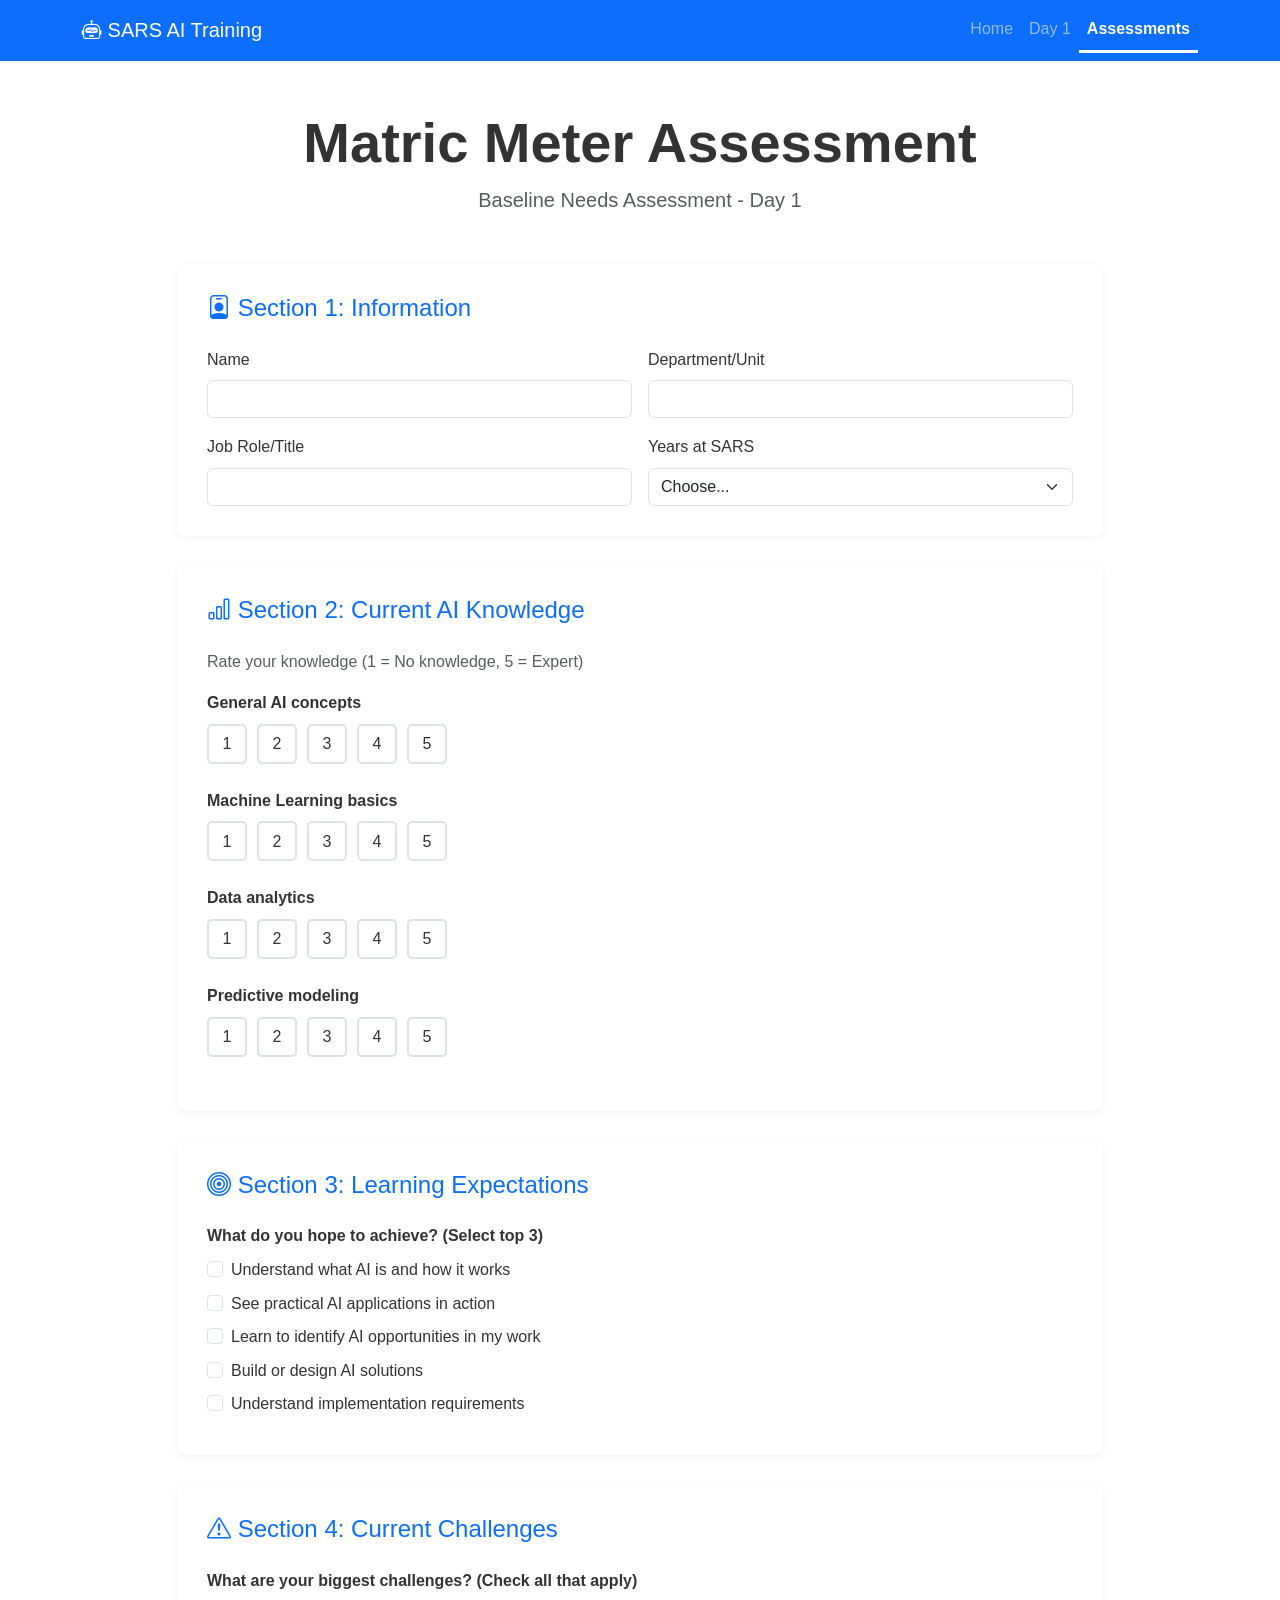
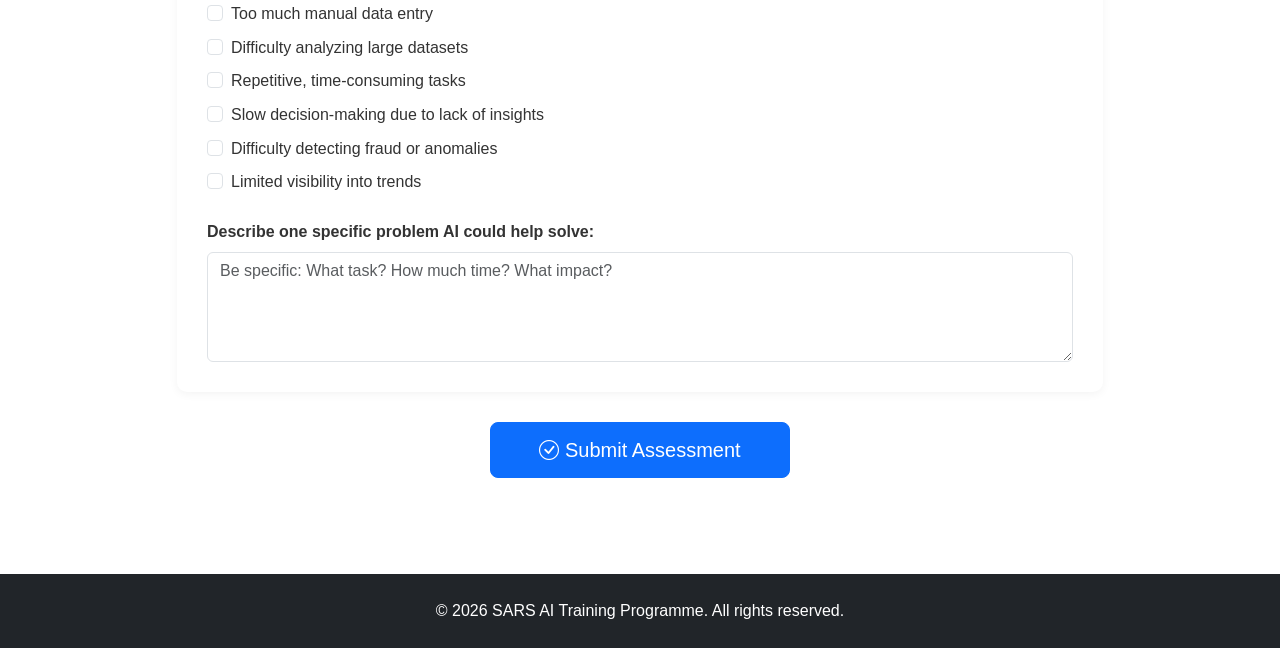
==== assessments.html @ c6cc0d84 "Initial commit: SARS Course website and materials" ====
<!DOCTYPE html>
<html lang="en">
<head>
    <meta charset="UTF-8">
    <meta name="viewport" content="width=device-width, initial-scale=1.0">
    <title>Assessments | SARS AI Training</title>
    <link href="https://cdn.jsdelivr.net/npm/bootstrap@5.3.0/dist/css/bootstrap.min.css" rel="stylesheet">
    <link rel="stylesheet" href="https://cdn.jsdelivr.net/npm/bootstrap-icons@1.10.0/font/bootstrap-icons.css">
    <link href="assets/css/style.css" rel="stylesheet">
</head>
<body>
    <nav class="navbar navbar-expand-lg navbar-dark bg-primary sticky-top">
        <div class="container">
            <a class="navbar-brand" href="index.html"><i class="bi bi-robot"></i> SARS AI Training</a>
            <button class="navbar-toggler" type="button" data-bs-toggle="collapse" data-bs-target="#navbarNav" aria-label="Toggle navigation" title="Toggle navigation">
                <span class="navbar-toggler-icon"></span>
            </button>
            <div class="collapse navbar-collapse" id="navbarNav">
                <ul class="navbar-nav ms-auto">
                    <li class="nav-item"><a class="nav-link" href="index.html">Home</a></li>
                    <li class="nav-item"><a class="nav-link" href="day-1.html">Day 1</a></li>
                    <li class="nav-item"><a class="nav-link active" href="assessments.html">Assessments</a></li>
                </ul>
            </div>
        </div>
    </nav>

    <section class="py-5">
        <div class="container">
            <div class="text-center mb-5">
                <h1 class="display-4 fw-bold">Matric Meter Assessment</h1>
                <p class="lead text-muted">Baseline Needs Assessment - Day 1</p>
            </div>

            <div class="row">
                <div class="col-lg-10 mx-auto">
                    <form id="assessmentForm" class="assessment-form">
                        <!-- Section 1: Demographics -->
                        <div class="assessment-section">
                            <h4 class="text-primary mb-4"><i class="bi bi-person-badge"></i> Section 1: Information</h4>
                            <div class="row g-3">
                                <div class="col-md-6">
                                    <label class="form-label" for="name">Name</label>
                                    <input type="text" class="form-control" id="name" name="name" aria-label="Name" required>
                                </div>
                                <div class="col-md-6">
                                    <label class="form-label" for="department">Department/Unit</label>
                                    <input type="text" class="form-control" id="department" name="department" aria-label="Department/Unit" required>
                                </div>
                                <div class="col-md-6">
                                    <label class="form-label" for="role">Job Role/Title</label>
                                    <input type="text" class="form-control" id="role" name="role" aria-label="Job Role/Title" required>
                                </div>
                                <div class="col-md-6">
                                    <label class="form-label" for="years">Years at SARS</label>
                                    <select class="form-select" id="years" name="years" required aria-label="Years at SARS">
                                        <option value="">Choose...</option>
                                        <option value="<1">Less than 1 year</option>
                                        <option value="1-5">1-5 years</option>
                                        <option value="6-10">6-10 years</option>
                                        <option value="11-20">11-20 years</option>
                                        <option value="20+">More than 20 years</option>
                                    </select>
                                </div>
                            </div>
                        </div>

                        <!-- Section 2: Knowledge Level -->
                        <div class="assessment-section">
                            <h4 class="text-primary mb-4"><i class="bi bi-bar-chart"></i> Section 2: Current AI Knowledge</h4>
                            <p class="text-muted">Rate your knowledge (1 = No knowledge, 5 = Expert)</p>
                            
                            <div class="mb-4">
                                <label class="form-label fw-bold">General AI concepts</label>
                                <div class="rating-group">
                                    <input type="hidden" name="knowledge_ai">
                                    <div class="rating-option" data-value="1">1</div>
                                    <div class="rating-option" data-value="2">2</div>
                                    <div class="rating-option" data-value="3">3</div>
                                    <div class="rating-option" data-value="4">4</div>
                                    <div class="rating-option" data-value="5">5</div>
                                </div>
                            </div>

                            <div class="mb-4">
                                <label class="form-label fw-bold">Machine Learning basics</label>
                                <div class="rating-group">
                                    <input type="hidden" name="knowledge_ml">
                                    <div class="rating-option" data-value="1">1</div>
                                    <div class="rating-option" data-value="2">2</div>
                                    <div class="rating-option" data-value="3">3</div>
                                    <div class="rating-option" data-value="4">4</div>
                                    <div class="rating-option" data-value="5">5</div>
                                </div>
                            </div>

                            <div class="mb-4">
                                <label class="form-label fw-bold">Data analytics</label>
                                <div class="rating-group">
                                    <input type="hidden" name="knowledge_analytics">
                                    <div class="rating-option" data-value="1">1</div>
                                    <div class="rating-option" data-value="2">2</div>
                                    <div class="rating-option" data-value="3">3</div>
                                    <div class="rating-option" data-value="4">4</div>
                                    <div class="rating-option" data-value="5">5</div>
                                </div>
                            </div>

                            <div class="mb-4">
                                <label class="form-label fw-bold">Predictive modeling</label>
                                <div class="rating-group">
                                    <input type="hidden" name="knowledge_predictive">
                                    <div class="rating-option" data-value="1">1</div>
                                    <div class="rating-option" data-value="2">2</div>
                                    <div class="rating-option" data-value="3">3</div>
                                    <div class="rating-option" data-value="4">4</div>
                                    <div class="rating-option" data-value="5">5</div>
                                </div>
                            </div>
                        </div>

                        <!-- Section 3: Learning Expectations -->
                        <div class="assessment-section">
                            <h4 class="text-primary mb-4"><i class="bi bi-bullseye"></i> Section 3: Learning Expectations</h4>
                            <label class="form-label fw-bold">What do you hope to achieve? (Select top 3)</label>
                            
                            <div class="form-check mb-2">
                                <input class="form-check-input" type="checkbox" name="goal[]" value="understand" id="goal1">
                                <label class="form-check-label" for="goal1">Understand what AI is and how it works</label>
                            </div>
                            <div class="form-check mb-2">
                                <input class="form-check-input" type="checkbox" name="goal[]" value="practical" id="goal2">
                                <label class="form-check-label" for="goal2">See practical AI applications in action</label>
                            </div>
                            <div class="form-check mb-2">
                                <input class="form-check-input" type="checkbox" name="goal[]" value="identify" id="goal3">
                                <label class="form-check-label" for="goal3">Learn to identify AI opportunities in my work</label>
                            </div>
                            <div class="form-check mb-2">
                                <input class="form-check-input" type="checkbox" name="goal[]" value="build" id="goal4">
                                <label class="form-check-label" for="goal4">Build or design AI solutions</label>
                            </div>
                            <div class="form-check mb-2">
                                <input class="form-check-input" type="checkbox" name="goal[]" value="implement" id="goal5">
                                <label class="form-check-label" for="goal5">Understand implementation requirements</label>
                            </div>
                        </div>

                        <!-- Section 4: Pain Points -->
                        <div class="assessment-section">
                            <h4 class="text-primary mb-4"><i class="bi bi-exclamation-triangle"></i> Section 4: Current Challenges</h4>
                            <label class="form-label fw-bold">What are your biggest challenges? (Check all that apply)</label>
                            
                            <div class="form-check mb-2">
                                <input class="form-check-input" type="checkbox" id="challenge1" name="challenge[]" value="manual-entry" aria-label="Too much manual data entry">
                                <label class="form-check-label" for="challenge1">Too much manual data entry</label>
                            </div>
                            <div class="form-check mb-2">
                                <input class="form-check-input" type="checkbox" id="challenge2" name="challenge[]" value="analysis" aria-label="Difficulty analyzing large datasets">
                                <label class="form-check-label" for="challenge2">Difficulty analyzing large datasets</label>
                            </div>
                            <div class="form-check mb-2">
                                <input class="form-check-input" type="checkbox" id="challenge3" name="challenge[]" value="repetitive" aria-label="Repetitive, time-consuming tasks">
                                <label class="form-check-label" for="challenge3">Repetitive, time-consuming tasks</label>
                            </div>
                            <div class="form-check mb-2">
                                <input class="form-check-input" type="checkbox" id="challenge4" name="challenge[]" value="insights" aria-label="Slow decision-making due to lack of insights">
                                <label class="form-check-label" for="challenge4">Slow decision-making due to lack of insights</label>
                            </div>
                            <div class="form-check mb-2">
                                <input class="form-check-input" type="checkbox" id="challenge5" name="challenge[]" value="fraud" aria-label="Difficulty detecting fraud or anomalies">
                                <label class="form-check-label" for="challenge5">Difficulty detecting fraud or anomalies</label>
                            </div>
                            <div class="form-check mb-2">
                                <input class="form-check-input" type="checkbox" id="challenge6" name="challenge[]" value="trends" aria-label="Limited visibility into trends">
                                <label class="form-check-label" for="challenge6">Limited visibility into trends</label>
                            </div>

                            <div class="mt-4">
                                <label class="form-label fw-bold">Describe one specific problem AI could help solve:</label>
                                <textarea class="form-control" name="specific_problem" rows="4" placeholder="Be specific: What task? How much time? What impact?"></textarea>
                            </div>
                        </div>

                        <!-- Submit Button -->
                        <div class="text-center">
                            <button type="submit" class="btn btn-primary btn-lg px-5">
                                <i class="bi bi-check-circle"></i> Submit Assessment
                            </button>
                        </div>
                    </form>
                </div>
            </div>
        </div>
    </section>

    <footer class="bg-dark text-white py-4 mt-5">
        <div class="container text-center">
            <p class="mb-0">&copy; 2026 SARS AI Training Programme. All rights reserved.</p>
        </div>
    </footer>

    <script src="https://cdn.jsdelivr.net/npm/bootstrap@5.3.0/dist/js/bootstrap.bundle.min.js"></script>
    <script src="assets/js/script.js"></script>
</body>
</html>
---- assets/css/style.css ----
/* Custom Styles for SARS AI Training Website */

:root {
    --primary-color: #0d6efd;
    --secondary-color: #6c757d;
    --success-color: #198754;
    --info-color: #0dcaf0;
    --warning-color: #ffc107;
    --danger-color: #dc3545;
    --light-color: #f8f9fa;
    --dark-color: #212529;
}

/* Global Styles */
body {
    font-family: 'Segoe UI', Tahoma, Geneva, Verdana, sans-serif;
    line-height: 1.6;
    color: #333;
}

/* Hero Section */
.hero-section {
    background: linear-gradient(135deg, #667eea 0%, #764ba2 100%);
    min-height: 400px;
    display: flex;
    align-items: center;
}

.bg-gradient {
    background: linear-gradient(135deg, #667eea 0%, #764ba2 100%) !important;
}

/* Cards */
.card {
    transition: transform 0.3s ease, box-shadow 0.3s ease;
    border: none;
}

.card:hover {
    transform: translateY(-5px);
    box-shadow: 0 10px 25px rgba(0,0,0,0.15) !important;
}

/* Feature Icons */
.feature-icon {
    width: 60px;
    height: 60px;
    display: inline-flex;
    align-items: center;
    justify-content: center;
}

/* Day Icon Large */
.day-icon-large {
    font-size: 100px;
}

/* Buttons */
.btn {
    padding: 0.75rem 1.5rem;
    font-weight: 500;
    transition: all 0.3s ease;
}

.btn:hover {
    transform: translateY(-2px);
    box-shadow: 0 5px 15px rgba(0,0,0,0.2);
}

/* Timeline Styles */
.timeline {
    position: relative;
    padding: 20px 0;
}

.timeline-item {
    position: relative;
    padding-left: 60px;
    margin-bottom: 30px;
}

.timeline-item::before {
    content: '';
    position: absolute;
    left: 20px;
    top: 0;
    bottom: -30px;
    width: 2px;
    background: var(--primary-color);
}

.timeline-item:last-child::before {
    display: none;
}

.timeline-icon {
    position: absolute;
    left: 0;
    top: 0;
    width: 40px;
    height: 40px;
    border-radius: 50%;
    background: var(--primary-color);
    color: white;
    display: flex;
    align-items: center;
    justify-content: center;
    font-weight: bold;
    z-index: 1;
}

/* Schedule Table */
.schedule-table {
    background: white;
    border-radius: 10px;
    overflow: hidden;
}

.schedule-table .table thead {
    background: linear-gradient(135deg, #667eea 0%, #764ba2 100%);
    color: white;
}

.time-col {
    background: #f8f9fa;
    font-weight: 600;
    color: var(--primary-color);
}

/* Quiz Cards */
.quiz-question {
    background: #f8f9fa;
    border-left: 4px solid var(--primary-color);
    padding: 20px;
    margin-bottom: 20px;
    border-radius: 5px;
}

.quiz-option {
    padding: 10px 15px;
    margin: 5px 0;
    background: white;
    border: 2px solid #e9ecef;
    border-radius: 5px;
    cursor: pointer;
    transition: all 0.3s ease;
}

.quiz-option:hover {
    background: #e9ecef;
    border-color: var(--primary-color);
}

.quiz-option.correct {
    background: #d4edda;
    border-color: var(--success-color);
}

/* Case Study Cards */
.case-study-card {
    border-left: 4px solid var(--primary-color);
    transition: all 0.3s ease;
}

.case-study-card:hover {
    border-left-width: 8px;
}

/* Assessment Form */
.assessment-section {
    background: white;
    padding: 30px;
    border-radius: 10px;
    margin-bottom: 30px;
    box-shadow: 0 2px 10px rgba(0,0,0,0.05);
}

.rating-group {
    display: flex;
    gap: 10px;
    align-items: center;
}

.rating-option {
    width: 40px;
    height: 40px;
    border: 2px solid #dee2e6;
    border-radius: 5px;
    display: flex;
    align-items: center;
    justify-content: center;
    cursor: pointer;
    transition: all 0.3s ease;
}

.rating-option:hover {
    background: var(--primary-color);
    color: white;
    border-color: var(--primary-color);
}

/* Progress Bar */
.progress-custom {
    height: 25px;
    border-radius: 15px;
}

.progress-custom .progress-bar {
    font-weight: 600;
    line-height: 25px;
}

/* Badges */
.badge-custom {
    padding: 8px 15px;
    font-size: 0.9rem;
    font-weight: 500;
}

/* Accordion Styles */
.accordion-button:not(.collapsed) {
    background-color: var(--primary-color);
    color: white;
}

.accordion-button:focus {
    box-shadow: none;
    border-color: rgba(0,0,0,.125);
}

/* Navigation Active State */
.navbar-nav .nav-link.active {
    font-weight: 600;
    border-bottom: 3px solid white;
}

/* Footer Links */
footer a:hover {
    color: white !important;
    text-decoration: underline !important;
}

/* Responsive Typography */
@media (max-width: 768px) {
    .display-4 {
        font-size: 2.5rem;
    }
    
    .display-5 {
        font-size: 2rem;
    }
    
    .lead {
        font-size: 1.1rem;
    }
}

/* Print Styles */
@media print {
    .navbar, footer, .btn, .no-print {
        display: none !important;
    }
    
    .card {
        page-break-inside: avoid;
    }
}

/* Animation Classes */
.fade-in {
    animation: fadeIn 0.5s ease-in;
}

@keyframes fadeIn {
    from {
        opacity: 0;
        transform: translateY(20px);
    }
    to {
        opacity: 1;
        transform: translateY(0);
    }
}

/* Scroll Behavior */
html {
    scroll-behavior: smooth;
}

/* Custom Scrollbar */
::-webkit-scrollbar {
    width: 10px;
}

::-webkit-scrollbar-track {
    background: #f1f1f1;
}

::-webkit-scrollbar-thumb {
    background: var(--primary-color);
    border-radius: 5px;
}

::-webkit-scrollbar-thumb:hover {
    background: #0b5ed7;
}

/* Table Styles */
.table-custom {
    background: white;
    border-radius: 10px;
    overflow: hidden;
    box-shadow: 0 2px 10px rgba(0,0,0,0.05);
}

.table-custom thead {
    background: linear-gradient(135deg, #667eea 0%, #764ba2 100%);
    color: white;
}

.table-custom tbody tr:hover {
    background-color: #f8f9fa;
}

/* List Group Custom */
.list-group-custom .list-group-item {
    border-left: 3px solid transparent;
    transition: all 0.3s ease;
}

.list-group-custom .list-group-item:hover {
    border-left-color: var(--primary-color);
    background-color: #f8f9fa;
}

/* Alert Styles */
.alert-custom {
    border-left: 4px solid;
    border-radius: 0 5px 5px 0;
}

/* Loading Spinner */
.spinner-custom {
    border: 4px solid #f3f3f3;
    border-top: 4px solid var(--primary-color);
    border-radius: 50%;
    width: 40px;
    height: 40px;
    animation: spin 1s linear infinite;
}

@keyframes spin {
    0% { transform: rotate(0deg); }
    100% { transform: rotate(360deg); }
}

/* Tooltip Custom */
.tooltip-inner {
    background-color: var(--dark-color);
    padding: 10px 15px;
}

/* Modal Styles */
.modal-header {
    background: linear-gradient(135deg, #667eea 0%, #764ba2 100%);
    color: white;
}

/* Form Styles */
.form-control:focus, .form-select:focus {
    border-color: var(--primary-color);
    box-shadow: 0 0 0 0.2rem rgba(13, 110, 253, 0.25);
}

/* Code Block Styles */
pre {
    background: #2d2d2d;
    color: #f8f8f2;
    padding: 20px;
    border-radius: 5px;
    overflow-x: auto;
}

code {
    background: #f4f4f4;
    padding: 2px 6px;
    border-radius: 3px;
    font-family: 'Courier New', monospace;
}

/* Section Dividers */
.section-divider {
    height: 2px;
    background: linear-gradient(to right, transparent, var(--primary-color), transparent);
    margin: 40px 0;
}
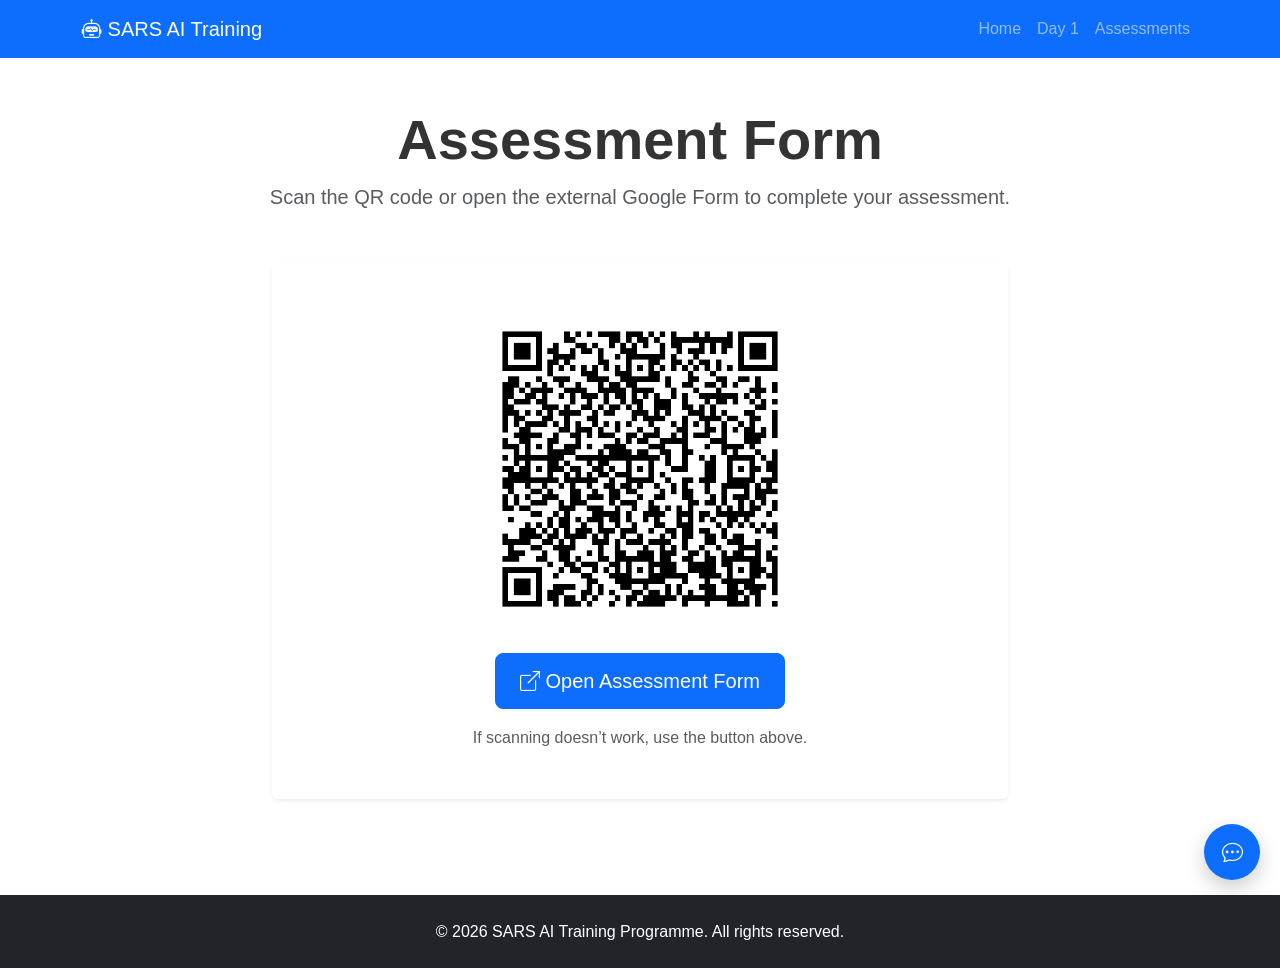
==== commit c012bc45: "updates" ====
--- a/assessments.html
+++ b/assessments.html
@@ -3,7 +3,7 @@
 <head>
     <meta charset="UTF-8">
     <meta name="viewport" content="width=device-width, initial-scale=1.0">
-    <title>Assessments | SARS AI Training</title>
+    <title>Assessment Form | SARS AI Training</title>
     <link href="https://cdn.jsdelivr.net/npm/bootstrap@5.3.0/dist/css/bootstrap.min.css" rel="stylesheet">
     <link rel="stylesheet" href="https://cdn.jsdelivr.net/npm/bootstrap-icons@1.10.0/font/bootstrap-icons.css">
     <link href="assets/css/style.css" rel="stylesheet">
@@ -19,7 +19,7 @@
                 <ul class="navbar-nav ms-auto">
                     <li class="nav-item"><a class="nav-link" href="index.html">Home</a></li>
                     <li class="nav-item"><a class="nav-link" href="day-1.html">Day 1</a></li>
-                    <li class="nav-item"><a class="nav-link active" href="assessments.html">Assessments</a></li>
+                    <li class="nav-item"><a class="nav-link" href="https://docs.google.com/forms/d/e/1FAIpQLScgxORIvti87Dmp4ssuYSbtVlGbW7jDQqF4EMbZysF6njmWOQ/viewform" target="_blank" rel="noopener noreferrer">Assessments</a></li>
                 </ul>
             </div>
         </div>
@@ -28,167 +28,23 @@
     <section class="py-5">
         <div class="container">
             <div class="text-center mb-5">
-                <h1 class="display-4 fw-bold">Matric Meter Assessment</h1>
-                <p class="lead text-muted">Baseline Needs Assessment - Day 1</p>
+                <h1 class="display-4 fw-bold">Assessment Form</h1>
+                <p class="lead text-muted">Scan the QR code or open the external Google Form to complete your assessment.</p>
             </div>
 
             <div class="row">
-                <div class="col-lg-10 mx-auto">
-                    <form id="assessmentForm" class="assessment-form">
-                        <!-- Section 1: Demographics -->
-                        <div class="assessment-section">
-                            <h4 class="text-primary mb-4"><i class="bi bi-person-badge"></i> Section 1: Information</h4>
-                            <div class="row g-3">
-                                <div class="col-md-6">
-                                    <label class="form-label" for="name">Name</label>
-                                    <input type="text" class="form-control" id="name" name="name" aria-label="Name" required>
-                                </div>
-                                <div class="col-md-6">
-                                    <label class="form-label" for="department">Department/Unit</label>
-                                    <input type="text" class="form-control" id="department" name="department" aria-label="Department/Unit" required>
-                                </div>
-                                <div class="col-md-6">
-                                    <label class="form-label" for="role">Job Role/Title</label>
-                                    <input type="text" class="form-control" id="role" name="role" aria-label="Job Role/Title" required>
-                                </div>
-                                <div class="col-md-6">
-                                    <label class="form-label" for="years">Years at SARS</label>
-                                    <select class="form-select" id="years" name="years" required aria-label="Years at SARS">
-                                        <option value="">Choose...</option>
-                                        <option value="<1">Less than 1 year</option>
-                                        <option value="1-5">1-5 years</option>
-                                        <option value="6-10">6-10 years</option>
-                                        <option value="11-20">11-20 years</option>
-                                        <option value="20+">More than 20 years</option>
-                                    </select>
-                                </div>
+                <div class="col-lg-8 mx-auto">
+                    <div class="card shadow-sm border-0">
+                        <div class="card-body text-center p-4 p-md-5">
+                            <img src="QRCode Assessment.png" class="img-fluid rounded mb-4" alt="Assessment QR Code" style="max-width: 320px;">
+                            <div class="d-grid gap-2 d-md-flex justify-content-md-center">
+                                <a href="https://docs.google.com/forms/d/e/1FAIpQLScgxORIvti87Dmp4ssuYSbtVlGbW7jDQqF4EMbZysF6njmWOQ/viewform" target="_blank" rel="noopener noreferrer" class="btn btn-primary btn-lg px-4">
+                                    <i class="bi bi-box-arrow-up-right"></i> Open Assessment Form
+                                </a>
                             </div>
+                            <p class="text-muted mt-3 mb-0">If scanning doesn’t work, use the button above.</p>
                         </div>
-
-                        <!-- Section 2: Knowledge Level -->
-                        <div class="assessment-section">
-                            <h4 class="text-primary mb-4"><i class="bi bi-bar-chart"></i> Section 2: Current AI Knowledge</h4>
-                            <p class="text-muted">Rate your knowledge (1 = No knowledge, 5 = Expert)</p>
-                            
-                            <div class="mb-4">
-                                <label class="form-label fw-bold">General AI concepts</label>
-                                <div class="rating-group">
-                                    <input type="hidden" name="knowledge_ai">
-                                    <div class="rating-option" data-value="1">1</div>
-                                    <div class="rating-option" data-value="2">2</div>
-                                    <div class="rating-option" data-value="3">3</div>
-                                    <div class="rating-option" data-value="4">4</div>
-                                    <div class="rating-option" data-value="5">5</div>
-                                </div>
-                            </div>
-
-                            <div class="mb-4">
-                                <label class="form-label fw-bold">Machine Learning basics</label>
-                                <div class="rating-group">
-                                    <input type="hidden" name="knowledge_ml">
-                                    <div class="rating-option" data-value="1">1</div>
-                                    <div class="rating-option" data-value="2">2</div>
-                                    <div class="rating-option" data-value="3">3</div>
-                                    <div class="rating-option" data-value="4">4</div>
-                                    <div class="rating-option" data-value="5">5</div>
-                                </div>
-                            </div>
-
-                            <div class="mb-4">
-                                <label class="form-label fw-bold">Data analytics</label>
-                                <div class="rating-group">
-                                    <input type="hidden" name="knowledge_analytics">
-                                    <div class="rating-option" data-value="1">1</div>
-                                    <div class="rating-option" data-value="2">2</div>
-                                    <div class="rating-option" data-value="3">3</div>
-                                    <div class="rating-option" data-value="4">4</div>
-                                    <div class="rating-option" data-value="5">5</div>
-                                </div>
-                            </div>
-
-                            <div class="mb-4">
-                                <label class="form-label fw-bold">Predictive modeling</label>
-                                <div class="rating-group">
-                                    <input type="hidden" name="knowledge_predictive">
-                                    <div class="rating-option" data-value="1">1</div>
-                                    <div class="rating-option" data-value="2">2</div>
-                                    <div class="rating-option" data-value="3">3</div>
-                                    <div class="rating-option" data-value="4">4</div>
-                                    <div class="rating-option" data-value="5">5</div>
-                                </div>
-                            </div>
-                        </div>
-
-                        <!-- Section 3: Learning Expectations -->
-                        <div class="assessment-section">
-                            <h4 class="text-primary mb-4"><i class="bi bi-bullseye"></i> Section 3: Learning Expectations</h4>
-                            <label class="form-label fw-bold">What do you hope to achieve? (Select top 3)</label>
-                            
-                            <div class="form-check mb-2">
-                                <input class="form-check-input" type="checkbox" name="goal[]" value="understand" id="goal1">
-                                <label class="form-check-label" for="goal1">Understand what AI is and how it works</label>
-                            </div>
-                            <div class="form-check mb-2">
-                                <input class="form-check-input" type="checkbox" name="goal[]" value="practical" id="goal2">
-                                <label class="form-check-label" for="goal2">See practical AI applications in action</label>
-                            </div>
-                            <div class="form-check mb-2">
-                                <input class="form-check-input" type="checkbox" name="goal[]" value="identify" id="goal3">
-                                <label class="form-check-label" for="goal3">Learn to identify AI opportunities in my work</label>
-                            </div>
-                            <div class="form-check mb-2">
-                                <input class="form-check-input" type="checkbox" name="goal[]" value="build" id="goal4">
-                                <label class="form-check-label" for="goal4">Build or design AI solutions</label>
-                            </div>
-                            <div class="form-check mb-2">
-                                <input class="form-check-input" type="checkbox" name="goal[]" value="implement" id="goal5">
-                                <label class="form-check-label" for="goal5">Understand implementation requirements</label>
-                            </div>
-                        </div>
-
-                        <!-- Section 4: Pain Points -->
-                        <div class="assessment-section">
-                            <h4 class="text-primary mb-4"><i class="bi bi-exclamation-triangle"></i> Section 4: Current Challenges</h4>
-                            <label class="form-label fw-bold">What are your biggest challenges? (Check all that apply)</label>
-                            
-                            <div class="form-check mb-2">
-                                <input class="form-check-input" type="checkbox" id="challenge1" name="challenge[]" value="manual-entry" aria-label="Too much manual data entry">
-                                <label class="form-check-label" for="challenge1">Too much manual data entry</label>
-                            </div>
-                            <div class="form-check mb-2">
-                                <input class="form-check-input" type="checkbox" id="challenge2" name="challenge[]" value="analysis" aria-label="Difficulty analyzing large datasets">
-                                <label class="form-check-label" for="challenge2">Difficulty analyzing large datasets</label>
-                            </div>
-                            <div class="form-check mb-2">
-                                <input class="form-check-input" type="checkbox" id="challenge3" name="challenge[]" value="repetitive" aria-label="Repetitive, time-consuming tasks">
-                                <label class="form-check-label" for="challenge3">Repetitive, time-consuming tasks</label>
-                            </div>
-                            <div class="form-check mb-2">
-                                <input class="form-check-input" type="checkbox" id="challenge4" name="challenge[]" value="insights" aria-label="Slow decision-making due to lack of insights">
-                                <label class="form-check-label" for="challenge4">Slow decision-making due to lack of insights</label>
-                            </div>
-                            <div class="form-check mb-2">
-                                <input class="form-check-input" type="checkbox" id="challenge5" name="challenge[]" value="fraud" aria-label="Difficulty detecting fraud or anomalies">
-                                <label class="form-check-label" for="challenge5">Difficulty detecting fraud or anomalies</label>
-                            </div>
-                            <div class="form-check mb-2">
-                                <input class="form-check-input" type="checkbox" id="challenge6" name="challenge[]" value="trends" aria-label="Limited visibility into trends">
-                                <label class="form-check-label" for="challenge6">Limited visibility into trends</label>
-                            </div>
-
-                            <div class="mt-4">
-                                <label class="form-label fw-bold">Describe one specific problem AI could help solve:</label>
-                                <textarea class="form-control" name="specific_problem" rows="4" placeholder="Be specific: What task? How much time? What impact?"></textarea>
-                            </div>
-                        </div>
-
-                        <!-- Submit Button -->
-                        <div class="text-center">
-                            <button type="submit" class="btn btn-primary btn-lg px-5">
-                                <i class="bi bi-check-circle"></i> Submit Assessment
-                            </button>
-                        </div>
-                    </form>
+                    </div>
                 </div>
             </div>
         </div>
--- a/assets/css/style.css
+++ b/assets/css/style.css
@@ -30,6 +30,23 @@
     background: linear-gradient(135deg, #667eea 0%, #764ba2 100%) !important;
 }
 
+.hero-video-wrapper {
+    max-width: 700px;
+    margin: 0 auto;
+    border-radius: 12px;
+    overflow: hidden;
+}
+
+.hero-video {
+    width: 100%;
+    height: auto;
+    max-height: 420px;
+    object-fit: contain;
+    display: block;
+    border-radius: 12px;
+    box-shadow: 0 10px 25px rgba(0,0,0,0.25);
+}
+
 /* Cards */
 .card {
     transition: transform 0.3s ease, box-shadow 0.3s ease;
@@ -252,6 +269,10 @@
     
     .lead {
         font-size: 1.1rem;
+    }
+
+    .hero-video-wrapper {
+        max-width: 100%;
     }
 }
 
@@ -394,3 +415,128 @@
     background: linear-gradient(to right, transparent, var(--primary-color), transparent);
     margin: 40px 0;
 }
+
+/* Chatbot Widget */
+.chatbot-widget {
+    position: fixed;
+    right: 20px;
+    bottom: 20px;
+    z-index: 1050;
+}
+
+.chatbot-toggle {
+    width: 56px;
+    height: 56px;
+    border-radius: 50%;
+    border: none;
+    background: var(--primary-color);
+    color: white;
+    display: inline-flex;
+    align-items: center;
+    justify-content: center;
+    font-size: 1.3rem;
+    box-shadow: 0 8px 20px rgba(0, 0, 0, 0.2);
+}
+
+.chatbot-toggle:hover {
+    background: #0b5ed7;
+}
+
+.chatbot-panel {
+    width: 320px;
+    max-width: calc(100vw - 30px);
+    height: 420px;
+    background: white;
+    border-radius: 12px;
+    box-shadow: 0 14px 30px rgba(0, 0, 0, 0.2);
+    display: none;
+    flex-direction: column;
+    overflow: hidden;
+    margin-bottom: 12px;
+}
+
+.chatbot-panel.open {
+    display: flex;
+}
+
+.chatbot-header {
+    background: linear-gradient(135deg, #667eea 0%, #764ba2 100%);
+    color: white;
+    padding: 12px 16px;
+    display: flex;
+    align-items: center;
+    justify-content: space-between;
+}
+
+.chatbot-messages {
+    flex: 1;
+    padding: 12px;
+    background: #f8f9fa;
+    overflow-y: auto;
+}
+
+.chatbot-message {
+    margin-bottom: 10px;
+    display: flex;
+}
+
+.chatbot-message span {
+    padding: 8px 12px;
+    border-radius: 14px;
+    max-width: 85%;
+    line-height: 1.4;
+    font-size: 0.92rem;
+}
+
+.chatbot-message.bot span {
+    background: white;
+    color: #212529;
+    border: 1px solid #e9ecef;
+}
+
+.chatbot-message.user {
+    justify-content: flex-end;
+}
+
+.chatbot-message.user span {
+    background: var(--primary-color);
+    color: white;
+}
+
+.chatbot-input {
+    border-top: 1px solid #dee2e6;
+    padding: 10px;
+    background: white;
+}
+
+.chatbot-input form {
+    display: flex;
+    gap: 8px;
+}
+
+.chatbot-input input {
+    flex: 1;
+    border: 1px solid #ced4da;
+    border-radius: 8px;
+    padding: 8px 10px;
+}
+
+.chatbot-input button {
+    border: none;
+    border-radius: 8px;
+    background: var(--primary-color);
+    color: white;
+    padding: 8px 12px;
+}
+
+@media (max-width: 576px) {
+    .chatbot-widget {
+        right: 12px;
+        bottom: 12px;
+    }
+
+    .chatbot-panel {
+        width: calc(100vw - 24px);
+        height: 60vh;
+    }
+}
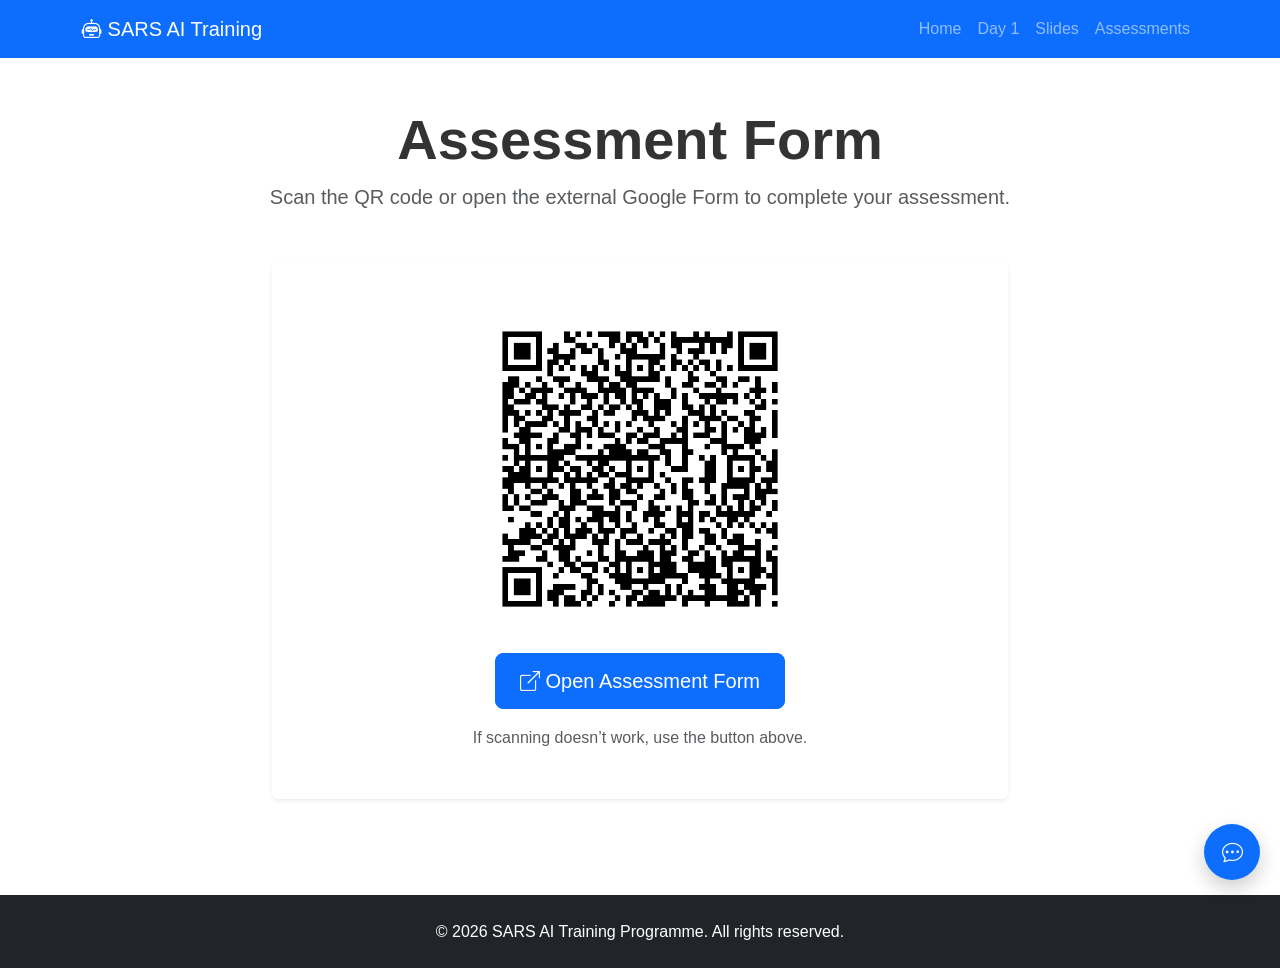
==== commit f8e467a7: "New Changes." ====
--- a/assessments.html
+++ b/assessments.html
@@ -19,6 +19,7 @@
                 <ul class="navbar-nav ms-auto">
                     <li class="nav-item"><a class="nav-link" href="index.html">Home</a></li>
                     <li class="nav-item"><a class="nav-link" href="day-1.html">Day 1</a></li>
+                    <li class="nav-item"><a class="nav-link" href="slides.html">Slides</a></li>
                     <li class="nav-item"><a class="nav-link" href="https://docs.google.com/forms/d/e/1FAIpQLScgxORIvti87Dmp4ssuYSbtVlGbW7jDQqF4EMbZysF6njmWOQ/viewform" target="_blank" rel="noopener noreferrer">Assessments</a></li>
                 </ul>
             </div>
